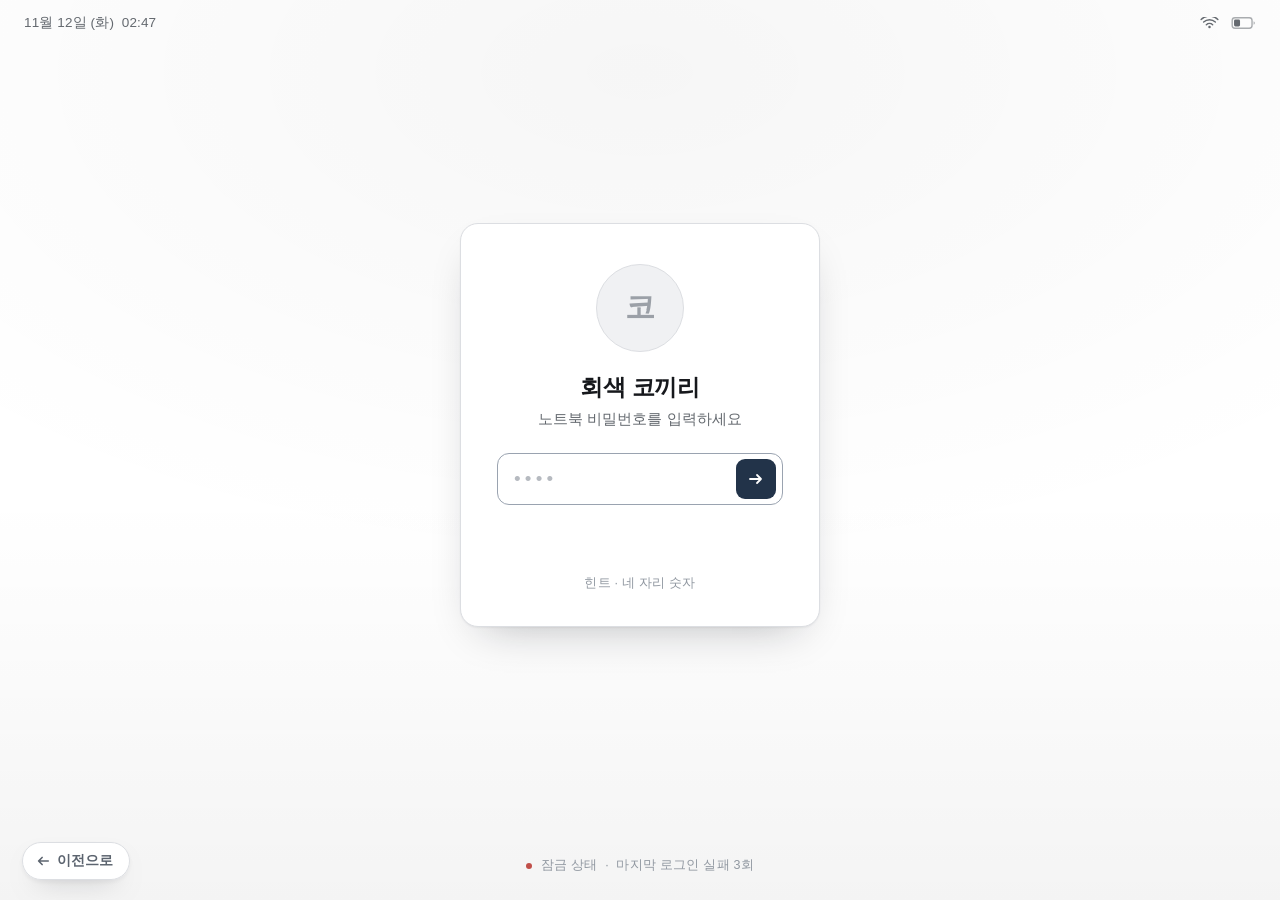
==== lock.html @ 15c10234 "init" ====
<!DOCTYPE html>
<html lang="ko">
<head>
<meta charset="UTF-8">
<meta name="viewport" content="width=device-width, initial-scale=1">
<meta name="robots" content="noindex">
<title>잠김</title>
<link rel="stylesheet" href="styles.css">
<script src="game.js" defer></script>
</head>
<body class="lock" data-prev="index.html">

  <!-- ===== 상단 상태 표시줄 ===== -->
  <header class="statusbar">
    <!-- 노트북이 마지막으로 덮인 시각. 연출용 고정값이라 바꿔도 됩니다. -->
    <span class="statusbar__time">11월 12일 (화) &nbsp;02:47</span>
    <span class="statusbar__icons">
      <svg viewBox="0 0 20 14" width="19" height="13" aria-hidden="true">
        <path d="M10 12.2a1.35 1.35 0 1 0 0-2.7 1.35 1.35 0 0 0 0 2.7Z" fill="currentColor"/>
        <path d="M6.6 8.4a5 5 0 0 1 6.8 0M3.7 5.4a9.2 9.2 0 0 1 12.6 0M1 2.6a13.3 13.3 0 0 1 18 0"
              fill="none" stroke="currentColor" stroke-width="1.5" stroke-linecap="round"/>
      </svg>
      <svg viewBox="0 0 26 13" width="25" height="12" aria-hidden="true">
        <rect x=".75" y=".75" width="21.5" height="11.5" rx="3" fill="none" stroke="currentColor" stroke-width="1.5" opacity=".55"/>
        <rect x="2.75" y="2.75" width="6.5" height="7.5" rx="1.5" fill="currentColor"/>
        <path d="M24 4.5v4a2.2 2.2 0 0 0 0-4Z" fill="currentColor" opacity=".55"/>
      </svg>
    </span>
  </header>

  <!-- ===== 잠금 화면 본문 ===== -->
  <main class="lock__center">
    <div class="panel">

      <!-- 계정 사진 자리. 이미지 준비되면 <img class="avatar__img" src="images/avatar.jpg" alt=""> 추가 -->
      <div class="avatar" aria-hidden="true"><span>코</span></div>

      <!-- 피해자 이름 -->
      <h1 class="panel__name">회색 코끼리</h1>
      <p class="panel__sub">노트북 비밀번호를 입력하세요</p>

      <!-- novalidate: 브라우저 기본 경고 말풍선을 끄고 game.js 가 직접 판정합니다.
           (자리수를 다 채우고 확인을 눌렀을 때만 경고가 뜨도록) -->
      <form class="login" action="photo.html" method="get" novalidate>
        <div class="field">
          <!--
            ┌──────────────────────────────────────────────────────────────┐
            │  비밀번호는 아래 pattern 값 하나만 바꾸면 됩니다.  현재: 0721   │
            │  예) 여섯 자리로 바꾸려면  pattern="204815"                    │
            │  영문·숫자 조합도 가능:    pattern="bluesky"                   │
            └──────────────────────────────────────────────────────────────┘
            자리수는 pattern 길이를 보고 game.js 가 알아서 맞춥니다.
            name 속성이 없으므로 주소창에 비밀번호가 남지 않습니다.
          -->
          <input class="field__input"
                 type="password"
                 pattern="0721"
                 required
                 placeholder="••••"
                 autocomplete="off"
                 spellcheck="false"
                 autofocus>
          <button class="field__go" type="submit" aria-label="잠금 해제">
            <svg viewBox="0 0 16 16" width="16" height="16" aria-hidden="true">
              <path d="M2 8h11M9 4l4 4-4 4" fill="none" stroke="currentColor"
                    stroke-width="1.8" stroke-linecap="round" stroke-linejoin="round"/>
            </svg>
          </button>
        </div>

        <p class="error" role="status">비밀번호가 올바르지 않습니다. 다시 시도하세요.</p>
      </form>

      <!-- 힌트 문구. 필요 없으면 이 줄을 지우세요. -->
      <p class="panel__hint">힌트 &middot; 네 자리 숫자</p>
    </div>
  </main>

  <footer class="lock__foot">
    <span class="lock__foot-dot" aria-hidden="true"></span>
    잠금 상태 &nbsp;·&nbsp; 마지막 로그인 실패 3회
  </footer>

</body>
</html>
---- styles.css ----
/* =========================================================
   방탈출 - 피해자의 노트북
   JavaScript 없음. 비밀번호 검증은 input[pattern] + CSS로 처리.
   ========================================================= */

:root {
  /* --- 바탕화면 ---------------------------------------------------------
     이미지 준비되면 아래 --wallpaper 한 줄만 교체:
       --wallpaper: url("images/wallpaper.jpg") center / cover no-repeat;
     지금은 이미지가 없으므로 흰 배경입니다. */
  --wallpaper: #ffffff;

  /* --- 시작 화면 배경 ----------------------------------------------------
     이미지 준비되면:
       --cover: url("images/cover.jpg") center / cover no-repeat;
     어두운 사진을 넣을 거면 아래 "어두운 배경용" 주석 블록도 함께 켜세요. */
  --cover: #ffffff;

  --blue:       #1f5fd0;   /* 푸른코끼리 파랑 */
  --blue-deep:  #14418f;
  --blue-tint:  #eef3fd;

  --ink:        #16181c;   /* 본문 글자 */
  --ink-soft:   #64696f;   /* 보조 글자 */
  --line:       #dcdee2;   /* 테두리 */
  --surface:    #ffffff;   /* 패널 */
  --accent:     #223349;   /* 버튼 */
  --danger:     #b3261e;   /* 오류 */

  --font: "Pretendard", "Pretendard Variable", -apple-system, BlinkMacSystemFont,
          "Apple SD Gothic Neo", "Malgun Gothic", "Noto Sans KR", sans-serif;
}

* { box-sizing: border-box; }

html, body {
  height: 100%;
  margin: 0;
}

body {
  font-family: var(--font);
  color: var(--ink);
  -webkit-font-smoothing: antialiased;
  text-rendering: optimizeLegibility;
}

/* =========================================================
   공통 — 타이머 · 뒤로가기 (game.js 가 붙입니다)

   세 페이지 위에 떠 있는 요소라 어떤 배경 사진이 깔려도 읽히도록
   흰 알약 모양 + 그림자로 처리했습니다.
   ========================================================= */

.hud {
  position: fixed;
  top: 16px;
  left: 50%;
  transform: translateX(-50%);
  z-index: 50;
  display: flex;
  align-items: center;
  gap: 11px;
  padding: 8px 8px 8px 15px;
  background: rgba(255, 255, 255, .94);
  border: 1px solid var(--line);
  border-radius: 999px;
  box-shadow:
    0 2px 5px rgba(16, 20, 28, .06),
    0 12px 28px -16px rgba(16, 20, 28, .5);
  backdrop-filter: blur(8px);
}

.hud[hidden] { display: none; }   /* flex 가 hidden 속성을 덮지 않도록 */

.hud__dot {
  width: 7px;
  height: 7px;
  border-radius: 50%;
  background: var(--blue);
  animation: pulse 2.2s ease-in-out infinite;
}

/* 일시정지 중에는 깜빡임을 멈추고 회색으로 바꿔서 "멈췄다"는 상태를 알립니다. */
.hud.is-paused .hud__dot {
  background: #b7bcc3;
  animation: none;
}

@keyframes pulse { 50% { opacity: .2; } }

.hud__time {
  font-size: 17px;
  font-weight: 650;
  letter-spacing: .02em;
  font-variant-numeric: tabular-nums;   /* 숫자 폭 고정 → 초가 바뀌어도 안 흔들림 */
  color: var(--ink);
  min-width: 6.6ch;
  text-align: center;
}

.hud.is-paused .hud__time { color: #9aa0a8; }

.hud__bar {
  width: 1px;
  height: 16px;
  background: var(--line);
}

.hud__reset,
.hud__pause {
  padding: 5px 12px;
  border: 0;
  border-radius: 999px;
  background: none;
  font: inherit;
  font-size: 12.5px;
  font-weight: 600;
  color: #8a919b;
  cursor: pointer;
  transition: background-color .15s ease, color .15s ease;
}

.hud__reset:hover {
  background: #f5f2f2;
  color: var(--danger);
}

.hud__pause {
  color: var(--blue);
}

.hud__pause:hover {
  background: var(--blue-tint);
  color: var(--blue-deep);
}

.hud.is-paused .hud__pause {
  background: var(--blue-tint);
}

.backlink {
  position: fixed;
  left: 22px;
  bottom: 20px;
  z-index: 50;
  display: inline-flex;
  align-items: center;
  gap: 7px;
  padding: 9px 17px 9px 13px;
  background: rgba(255, 255, 255, .94);
  border: 1px solid var(--line);
  border-radius: 999px;
  font-size: 13.5px;
  font-weight: 600;
  letter-spacing: -.01em;
  color: #5c646f;
  text-decoration: none;
  box-shadow:
    0 2px 5px rgba(16, 20, 28, .06),
    0 12px 28px -16px rgba(16, 20, 28, .5);
  backdrop-filter: blur(8px);
  transition: color .15s ease, border-color .15s ease;
}

.backlink:hover {
  color: var(--ink);
  border-color: #c3c8d0;
}

.backlink svg { transition: transform .15s ease; }
.backlink:hover svg { transform: translateX(-2px); }

@media (prefers-reduced-motion: reduce) {
  .hud__dot { animation: none; }
}

/* =========================================================
   0. 시작 화면
   ========================================================= */

.intro {
  min-height: 100vh;
  background: var(--cover);
  display: grid;
  grid-template-rows: 1fr auto;
  overflow: hidden;
  position: relative;
}

/* 흰 배경만 있을 때 허전하지 않도록. 사진을 넣으면 자연스럽게 가려집니다. */
.intro::before {
  content: "";
  position: absolute;
  inset: 0;
  background:
    radial-gradient(70% 55% at 50% 30%, var(--blue-tint), transparent 70%),
    linear-gradient(180deg, transparent 60%, rgba(31, 95, 208, .06));
  pointer-events: none;
}

.intro__inner {
  position: relative;
  display: grid;
  justify-items: center;
  align-content: center;
  text-align: center;
  padding: 0 24px 4vh;
}

.emblem {
  line-height: 0;
  margin-bottom: 26px;
}

.intro__overline {
  margin: 0 0 14px;
  font-size: 13.5px;
  font-weight: 600;
  letter-spacing: .16em;
  color: var(--blue);
}

.intro__title {
  margin: 0;
  display: flex;
  align-items: center;
  gap: 16px;
  font-weight: 700;
  letter-spacing: -.03em;
  line-height: 1.1;
}

.intro__title-main {
  font-size: 52px;
  color: var(--blue-deep);
}

.intro__title-sep {
  width: 1.5px;
  height: 34px;
  background: #c9d4e6;
}

.intro__title-sub {
  font-size: 28px;
  font-weight: 600;
  letter-spacing: -.02em;
  color: #5a6472;
}

.intro__lead {
  margin: 26px 0 0;
  font-size: 17px;
  line-height: 1.95;
  letter-spacing: -.01em;
  color: #4a5260;
}

/* --- 시작 버튼 --- */
.btn {
  margin-top: 42px;
  display: inline-flex;
  align-items: center;
  gap: 10px;
  padding: 17px 38px;
  border-radius: 999px;
  background: var(--blue);
  color: #fff;
  font-size: 17px;
  font-weight: 600;
  letter-spacing: -.01em;
  text-decoration: none;
  box-shadow: 0 12px 26px -12px rgba(31, 95, 208, .75);
  transition: background-color .16s ease, transform .12s ease, box-shadow .16s ease;
}

.btn:hover {
  background: var(--blue-deep);
  box-shadow: 0 16px 30px -12px rgba(20, 65, 143, .8);
}

.btn:active {
  transform: translateY(1px);
  box-shadow: 0 8px 18px -12px rgba(20, 65, 143, .8);
}

.btn svg {
  transition: transform .16s ease;
}

.btn:hover svg {
  transform: translateX(3px);
}

.intro__foot {
  position: relative;
  padding: 0 0 26px;
  text-align: center;
  font-size: 12.5px;
  letter-spacing: .02em;
  color: #99a1ac;
}

/* 노트북 세로 해상도가 낮을 때 여백만 줄임 */
@media (max-height: 760px) {
  .emblem            { margin-bottom: 18px; transform: scale(.85); }
  .intro__title-main { font-size: 44px; }
  .intro__title-sub  { font-size: 24px; }
  .intro__lead       { margin-top: 20px; font-size: 16px; line-height: 1.85; }
  .btn               { margin-top: 32px; }
}

/* --- 어두운 배경 사진을 넣을 때 -----------------------------------------
   --cover 에 어두운 이미지를 넣었다면 아래 주석을 풀면 글씨가 밝게 바뀝니다.

.intro::before        { background: rgba(10, 18, 32, .55); }
.intro__title-main    { color: #fff; }
.intro__title-sub     { color: #cdd6e4; }
.intro__title-sep     { background: rgba(255, 255, 255, .35); }
.intro__overline      { color: #8fb6ff; }
.intro__lead          { color: #e3e9f2; }
.intro__foot          { color: rgba(255, 255, 255, .6); }
.emblem svg           { --blue: #7ea9f5; --blue-deep: #cfe0ff; }
*/

/* =========================================================
   1. 잠금 화면
   ========================================================= */

.lock {
  min-height: 100vh;
  background: var(--wallpaper);
  display: grid;
  grid-template-rows: auto 1fr auto;
  overflow: hidden;
  position: relative;
}

/* 흰 배경이 허전하지 않도록 아주 옅은 명암만. 사진을 넣으면 자연스럽게 덮입니다. */
.lock::before {
  content: "";
  position: absolute;
  inset: 0;
  background:
    radial-gradient(120% 90% at 50% 8%, rgba(0, 0, 0, .035), transparent 62%),
    linear-gradient(180deg, transparent 55%, rgba(0, 0, 0, .045));
  pointer-events: none;
}

/* --- 상태 표시줄 --- */
.statusbar {
  position: relative;
  display: flex;
  align-items: center;
  justify-content: space-between;
  padding: 14px 24px;
  font-size: 13.5px;
  font-weight: 500;
  letter-spacing: .01em;
  color: var(--ink-soft);
}

.statusbar__icons {
  display: inline-flex;
  align-items: center;
  gap: 12px;
}

/* --- 가운데 정렬 --- */
.lock__center {
  position: relative;
  display: grid;
  place-items: center;
  padding: 0 24px 6vh;
}

/* --- 로그인 패널 --- */
.panel {
  width: 360px;
  padding: 40px 36px 34px;
  text-align: center;
  background: var(--surface);
  border: 1px solid var(--line);
  border-radius: 18px;
  box-shadow:
    0 1px 2px rgba(16, 20, 28, .05),
    0 18px 44px -22px rgba(16, 20, 28, .32);
}

.avatar {
  width: 88px;
  height: 88px;
  margin: 0 auto 20px;
  display: grid;
  place-items: center;
  border-radius: 50%;
  overflow: hidden;
  background: #f0f1f3;
  border: 1px solid var(--line);
  font-size: 30px;
  font-weight: 600;
  color: #9ba0a7;
  user-select: none;
}

.avatar__img {
  width: 100%;
  height: 100%;
  object-fit: cover;
}

.panel__name {
  margin: 0;
  font-size: 23px;
  font-weight: 650;
  letter-spacing: -.015em;
}

.panel__sub {
  margin: 7px 0 24px;
  font-size: 14.5px;
  color: var(--ink-soft);
}

/* --- 입력 필드 --- */
.field {
  display: flex;
  align-items: center;
  height: 52px;
  padding-right: 6px;
  background: #fbfbfc;
  border: 1.5px solid var(--line);
  border-radius: 12px;
  transition: border-color .16s ease, background-color .16s ease;
}

.field:focus-within {
  background: #fff;
  border-color: #9aa3b0;
}

.field__input {
  flex: 1;
  min-width: 0;
  height: 100%;
  padding: 0 4px 0 16px;
  border: 0;
  background: none;
  font: inherit;
  font-size: 19px;
  letter-spacing: .22em;
  color: var(--ink);
  outline: none;
}

.field__input::placeholder {
  color: #b6bac0;
  letter-spacing: .22em;
}

.field__go {
  flex: none;
  width: 40px;
  height: 40px;
  display: grid;
  place-items: center;
  border: 0;
  border-radius: 9px;
  background: var(--accent);
  color: #fff;
  cursor: pointer;
  transition: opacity .16s ease, transform .1s ease;
}

.field__go:hover  { opacity: .88; }
.field__go:active { transform: scale(.95); }

/* --- 오류 표시 -------------------------------------------------------
   .is-wrong 은 game.js 가 붙입니다. 자리수를 다 채우고 확인을 눌러 틀렸을
   때만 붙고, 다시 한 글자라도 입력하면 떨어집니다. */
.error {
  margin: 12px 2px 0;
  min-height: 1.2em;          /* 자리 미리 확보 → 문구가 떠도 화면이 안 밀림 */
  font-size: 13.5px;
  font-weight: 500;
  color: var(--danger);
  visibility: hidden;
}

.login.is-wrong .error {
  visibility: visible;
}

.login.is-wrong .field {
  border-color: var(--danger);
  background: #fdf6f5;
  animation: shake .34s ease;
}

@keyframes shake {
  0%, 100% { transform: translateX(0); }
  20%      { transform: translateX(-7px); }
  45%      { transform: translateX(6px); }
  70%      { transform: translateX(-3px); }
}

@media (prefers-reduced-motion: reduce) {
  .login.is-wrong .field { animation: none; }
}

.panel__hint {
  margin: 22px 0 0;
  font-size: 12.5px;
  letter-spacing: .02em;
  color: #9198a1;
}

/* --- 하단 --- */
.lock__foot {
  position: relative;
  display: flex;
  align-items: center;
  justify-content: center;
  gap: 9px;
  padding: 0 0 26px;
  font-size: 12.5px;
  letter-spacing: .02em;
  color: #9198a1;
}

.lock__foot-dot {
  width: 6px;
  height: 6px;
  border-radius: 50%;
  background: var(--danger);
  opacity: .8;
}

/* 노트북 세로 해상도가 낮을 때(예: 1280×720) 여백만 조금 줄임 */
@media (max-height: 760px) {
  .panel      { padding: 30px 32px 26px; }
  .avatar     { width: 72px; height: 72px; margin-bottom: 16px; font-size: 26px; }
  .panel__sub { margin-bottom: 18px; }
}

/* =========================================================
   2. 사진 화면
   ========================================================= */

.stage {
  margin: 0;
  height: 100vh;
  background: #ffffff;   /* 이미지가 없는 동안의 배경 */
  overflow: hidden;
}

.stage__img {
  display: block;
  width: 100%;
  height: 100%;
  object-fit: cover;     /* 화면을 가득 채움. 사진 잘림이 싫으면 contain 으로 */
  object-position: center;
}

/* 이미지 넣으면 지울 자리표시자 */
.stage__placeholder {
  height: 100%;
  display: grid;
  place-content: center;
  gap: 10px;
  text-align: center;
  color: #b9bec5;
  background-image:
    repeating-linear-gradient(45deg, #fafafb 0 14px, #f4f5f6 14px 28px);
}

.stage__placeholder strong {
  font-size: 17px;
  font-weight: 600;
  letter-spacing: .01em;
  color: #a2a8b0;
}

.stage__placeholder span {
  font-size: 13px;
}
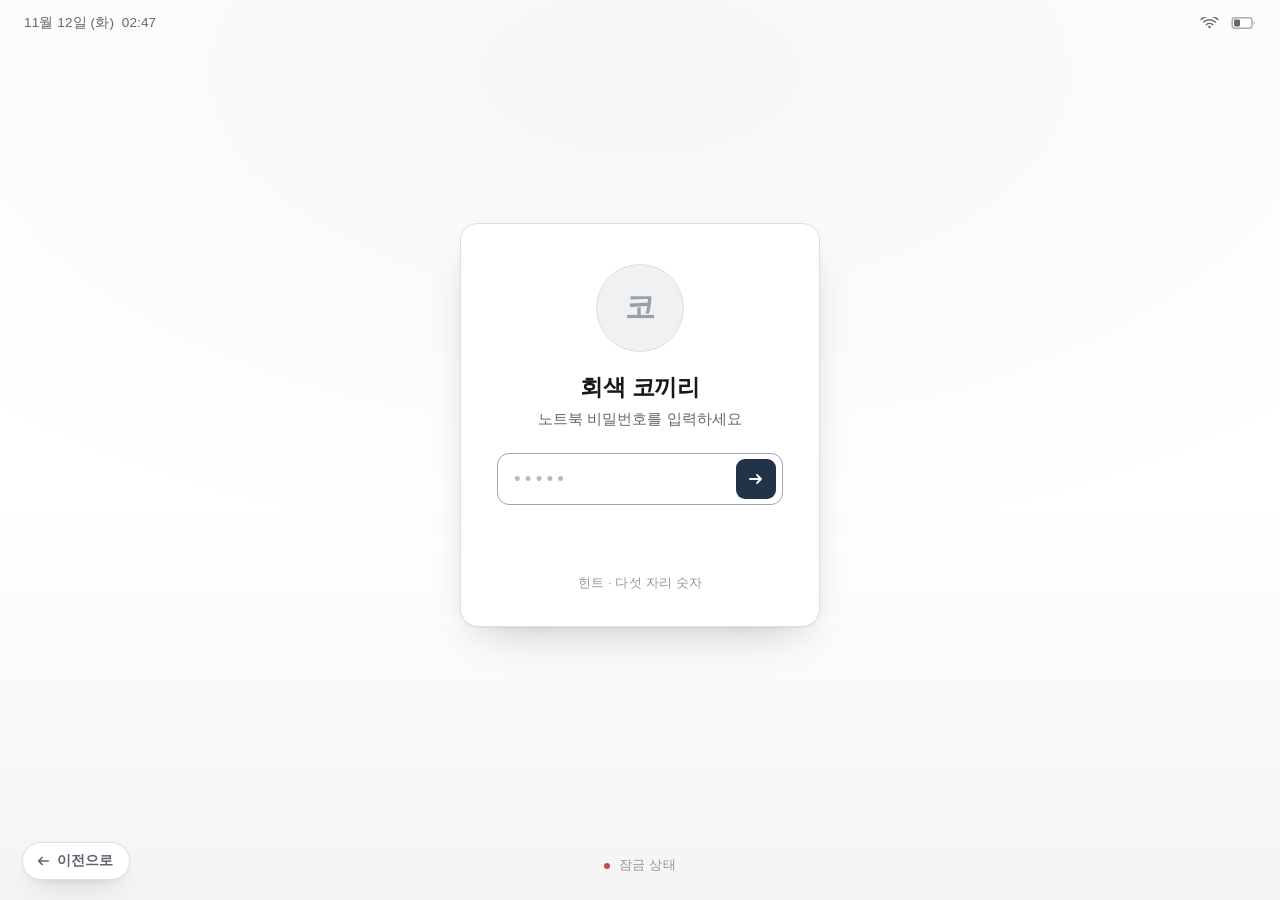
==== commit a73ed7bb: "v3" ====
--- a/lock.html
+++ b/lock.html
@@ -54,9 +54,9 @@
           -->
           <input class="field__input"
                  type="password"
-                 pattern="0721"
+                 pattern="51479"
                  required
-                 placeholder="••••"
+                 placeholder="•••••"
                  autocomplete="off"
                  spellcheck="false"
                  autofocus>
@@ -72,13 +72,13 @@
       </form>
 
       <!-- 힌트 문구. 필요 없으면 이 줄을 지우세요. -->
-      <p class="panel__hint">힌트 &middot; 네 자리 숫자</p>
+      <p class="panel__hint">힌트 &middot; 다섯 자리 숫자</p>
     </div>
   </main>
 
   <footer class="lock__foot">
     <span class="lock__foot-dot" aria-hidden="true"></span>
-    잠금 상태 &nbsp;·&nbsp; 마지막 로그인 실패 3회
+    잠금 상태
   </footer>
 
 </body>
--- a/styles.css
+++ b/styles.css
@@ -29,6 +29,12 @@
 
   --font: "Pretendard", "Pretendard Variable", -apple-system, BlinkMacSystemFont,
           "Apple SD Gothic Neo", "Malgun Gothic", "Noto Sans KR", sans-serif;
+
+  /* 명조 계열 — 범인 지목 화면처럼 무게가 필요한 문구에만 씁니다.
+     별도 폰트 파일을 받지 않고 mac(AppleMyungjo)·Windows(바탕)에 이미 있는
+     글꼴을 순서대로 시도합니다. */
+  --font-serif: "Nanum Myeongjo", "AppleMyungjo", "Batang", "바탕",
+                "Songti TC", serif;
 }
 
 * { box-sizing: border-box; }
@@ -170,6 +176,36 @@
 
 .backlink svg { transition: transform .15s ease; }
 .backlink:hover svg { transform: translateX(-2px); }
+
+/* 다음 페이지로. 뒤로가기(.backlink)와 반대편(오른쪽 아래)에 두고,
+   진행 방향인 만큼 파란 버튼으로 눈에 띄게 합니다. */
+.nextlink {
+  position: fixed;
+  right: 22px;
+  bottom: 20px;
+  z-index: 50;
+  display: inline-flex;
+  align-items: center;
+  gap: 7px;
+  padding: 9px 13px 9px 17px;
+  background: var(--blue);
+  border-radius: 999px;
+  font-size: 13.5px;
+  font-weight: 600;
+  letter-spacing: -.01em;
+  color: #fff;
+  text-decoration: none;
+  box-shadow:
+    0 2px 5px rgba(0, 0, 0, .2),
+    0 12px 28px -14px rgba(0, 0, 0, .6);
+  transition: background-color .15s ease, transform .12s ease;
+}
+
+.nextlink:hover  { background: var(--blue-deep); }
+.nextlink:active { transform: translateY(1px); }
+
+.nextlink svg { transition: transform .15s ease; }
+.nextlink:hover svg { transform: translateX(2px); }
 
 @media (prefers-reduced-motion: reduce) {
   .hud__dot { animation: none; }
@@ -545,43 +581,599 @@
 }
 
 /* =========================================================
-   2. 사진 화면
+   3. 비밀 대화방 — 카카오톡 잠금화면 (iOS 팝업으로 비밀번호 입력)
    ========================================================= */
 
+.kakao-gate {
+  min-height: 100vh;
+  margin: 0;
+  background: #f4f5f7;
+  display: grid;
+  place-items: center;
+  padding: 4vh 20px;
+}
+
+/* 세로(9:16) 비율 고정 — 폭이 아니라 높이를 기준으로 잡아야 노트북처럼
+   가로가 넓고 세로가 짧은 화면에서도 항상 화면 안에 들어옵니다. */
+.kakao-gate__phone {
+  position: relative;
+  height: min(82vh, 660px);
+  aspect-ratio: 9 / 16;
+  border: 10px solid #0b0b0d;
+  border-radius: 46px;
+  background: #b7c6d9;
+  box-shadow:
+    0 30px 60px -24px rgba(16, 20, 28, .45),
+    0 10px 24px -12px rgba(16, 20, 28, .3);
+  overflow: hidden;
+}
+
+.kakao-gate__notch {
+  position: absolute;
+  top: 0;
+  left: 50%;
+  transform: translateX(-50%);
+  width: 34%;
+  height: 22px;
+  background: #0b0b0d;
+  border-radius: 0 0 14px 14px;
+  z-index: 6;
+}
+
+/* 팝업에 가려진 채팅이라는 걸 보여주기 위해 살짝 흐려 둡니다. */
+.kakao-gate__screen {
+  position: absolute;
+  inset: 0;
+  display: flex;
+  flex-direction: column;
+  filter: blur(2.5px);
+}
+
+.kakao-gate__status {
+  flex: none;
+  height: 30px;
+  padding: 0 18px;
+  display: flex;
+  align-items: center;
+  justify-content: space-between;
+  font-size: 11px;
+  font-weight: 600;
+  color: #1c1c1e;
+}
+
+.kakao-gate__status-icons {
+  display: inline-flex;
+  align-items: center;
+  gap: 5px;
+}
+
+.kakao-gate__header {
+  flex: none;
+  height: 44px;
+  padding: 0 12px;
+  display: flex;
+  align-items: center;
+  gap: 8px;
+  background: #191b1f;
+  color: #fff;
+}
+
+.kakao-gate__header svg { flex: none; opacity: .85; }
+
+.kakao-gate__header-title {
+  flex: 1;
+  font-size: 13px;
+  font-weight: 600;
+  letter-spacing: -.01em;
+  text-align: center;
+}
+
+.kakao-gate__body {
+  flex: 1;
+  padding: 14px 12px;
+  display: flex;
+  flex-direction: column;
+  gap: 8px;
+  overflow: hidden;
+}
+
+/* 실제 대화 내용 대신 말풍선 모양만 — 왼쪽은 받은 말풍선(흰색),
+   오른쪽은 보낸 말풍선(카카오 노랑)입니다. */
+.kakao-gate__bubble {
+  height: 22px;
+  border-radius: 12px;
+  background: #ffffff;
+}
+
+.kakao-gate__bubble--right {
+  align-self: flex-end;
+  background: #fee500;
+}
+
+.kakao-gate__bubble--s { width: 32%; }
+.kakao-gate__bubble--m { width: 52%; }
+.kakao-gate__bubble--l { width: 70%; }
+
+/* iOS 가 시스템 팝업을 띄울 때 배경 화면을 어둡게 누르는 느낌 */
+.kakao-gate__dim {
+  position: absolute;
+  inset: 0;
+  z-index: 5;
+  background: rgba(10, 12, 16, .38);
+}
+
+/* --- iOS 스타일 알림창 --- */
+.ios-alert {
+  position: absolute;
+  left: 50%;
+  top: 50%;
+  transform: translate(-50%, -50%);
+  z-index: 10;
+  width: 82%;
+  background: rgba(247, 247, 250, .88);
+  backdrop-filter: blur(18px) saturate(180%);
+  -webkit-backdrop-filter: blur(18px) saturate(180%);
+  border-radius: 14px;
+  overflow: hidden;
+  box-shadow: 0 12px 30px rgba(0, 0, 0, .35);
+}
+
+.ios-alert__body {
+  padding: 18px 16px 16px;
+  text-align: center;
+}
+
+.ios-alert__title {
+  margin: 0;
+  font-size: 15.5px;
+  font-weight: 650;
+  color: #1c1c1e;
+}
+
+.ios-alert__message {
+  margin: 4px 0 14px;
+  font-size: 12px;
+  line-height: 1.5;
+  color: #3a3a3c;
+}
+
+/* .field__input 의 기본값(옆으로 늘어나는 플렉스 아이템, 화살표 버튼 붙는 필드)을
+   iOS 알림창의 작은 텍스트 필드로 다시 그립니다. 클래스 두 개짜리 선택자라
+   .field__input 단독 규칙보다 항상 우선합니다. */
+.field__input.ios-alert__input {
+  flex: initial;
+  width: 100%;
+  height: 34px;
+  padding: 0 10px;
+  border: .5px solid rgba(60, 60, 67, .29);
+  border-radius: 7px;
+  background: #ffffff;
+  font-size: 14px;
+  letter-spacing: .12em;
+  text-align: center;
+  color: #1c1c1e;
+  margin-bottom: 6px;
+}
+
+.field__input.ios-alert__input::placeholder {
+  color: #b8b8bc;
+  letter-spacing: .12em;
+}
+
+.field__input.ios-alert__input:focus {
+  border-color: #0a6cff;
+}
+
+.login.is-wrong .field__input.ios-alert__input {
+  border-color: var(--danger);
+  background: #fdf2f2;
+  animation: shake .34s ease;
+}
+
+.ios-alert__body .error {
+  margin: 6px 0 0;
+  font-size: 11.5px;
+}
+
+.ios-alert__actions {
+  display: flex;
+  border-top: .5px solid rgba(60, 60, 67, .36);
+}
+
+.ios-alert__btn {
+  flex: 1;
+  padding: 11px 0;
+  border: 0;
+  background: none;
+  font: inherit;
+  font-size: 15px;
+  text-align: center;
+  text-decoration: none;
+  cursor: pointer;
+}
+
+.ios-alert__btn--cancel {
+  color: #1c1c1e;
+  border-right: .5px solid rgba(60, 60, 67, .36);
+}
+
+.ios-alert__btn--ok {
+  color: #0a6cff;
+  font-weight: 650;
+}
+
+@media (prefers-reduced-motion: reduce) {
+  .login.is-wrong .field__input.ios-alert__input { animation: none; }
+}
+
+/* 페이지 4(비밀 대화방 공개)도 아래 "2. 사진 화면"의 .stage 배치를 그대로 씁니다. */
+
+/* =========================================================
+   2·4. 사진 화면 (photo.html, page4.html 공용)
+   ========================================================= */
+
+/* 카카오톡 캡처(세로로 긴 사진)와 말풍선(가로로 넓은 사진)을 나란히 놓는
+   flex 배치입니다. 서로 자기 자리 안에서만 커지기 때문에 창 크기가
+   바뀌어도 겹치지 않습니다. 남는 자리는 검은 배경 그대로 보입니다.
+   두 페이지가 같은 규칙을 쓰므로, 한쪽만 다르게 하려면 클래스를 나눠야 합니다. */
 .stage {
   margin: 0;
   height: 100vh;
-  background: #ffffff;   /* 이미지가 없는 동안의 배경 */
+  background: #000000;
   overflow: hidden;
+  display: flex;
+  align-items: center;
+  justify-content: center;
+  gap: 4vw;
+  padding: 0 4vw;
 }
 
 .stage__img {
+  display: block;
+  width: auto;
+  height: auto;
+  max-width: 46vw;    /* 화면 절반을 넘지 않게 → 말풍선과 겹칠 일이 없음 */
+  max-height: 94vh;
+  object-fit: contain;   /* 잘리거나 늘어나지 않게 비율 그대로 유지 */
+}
+
+/* 말풍선 — 크기·위치는 이 규칙만 고치면 됩니다. */
+.stage__note {
+  display: block;
+  width: auto;
+  height: auto;
+  max-width: 46vw;    /* 캡처와 같은 몫만 차지 → 겹치지 않음 */
+  max-height: 60vh;   /* 가로로 넓은 사진이라 세로가 먼저 꽉 참 */
+  border-radius: 14px;
+  box-shadow:
+    0 2px 5px rgba(0, 0, 0, .3),
+    0 16px 34px -14px rgba(0, 0, 0, .7);
+}
+
+/* =========================================================
+   5. 정답 입력 · 7. 마무리 영상
+   ========================================================= */
+
+.answer {
+  min-height: 100vh;
+  margin: 0;
+  background: #ffffff;
+  display: grid;
+  place-items: center;
+  padding: 4vh 24px;
+  position: relative;
+  overflow: hidden;
+}
+
+/* 시작 화면과 같은 옅은 파란 기운 — 마지막 단계도 캠페인 화면임을 알립니다. */
+.answer::before {
+  content: "";
+  position: absolute;
+  inset: 0;
+  background:
+    radial-gradient(70% 55% at 50% 30%, var(--blue-tint), transparent 70%),
+    linear-gradient(180deg, transparent 60%, rgba(31, 95, 208, .06));
+  pointer-events: none;
+}
+
+/* .panel(잠금화면 카드)을 그대로 쓰되, 정답이 길어 폭만 넓힙니다. */
+.answer__panel {
+  position: relative;
+  width: 440px;
+  padding: 38px 40px 30px;
+}
+
+.answer__emblem {
+  line-height: 0;
+  margin-bottom: 18px;
+}
+
+.answer__overline {
+  margin: 0 0 10px;
+  font-size: 12.5px;
+  font-weight: 600;
+  letter-spacing: .16em;
+  color: var(--blue);
+}
+
+.answer__title {
+  margin: 0 0 26px;
+  font-size: 25px;
+  font-weight: 700;
+  letter-spacing: -.02em;
+  color: var(--ink);
+}
+
+.answer__field {
+  height: 58px;
+  border-radius: 14px;
+}
+
+/* .field__input 의 기본값(넓은 자간 = 비밀번호용)을 한글 단어에 맞게 되돌립니다. */
+.field__input.answer__input {
+  padding-left: 18px;
+  font-size: 18px;
+  font-weight: 500;
+  letter-spacing: -.01em;
+  text-align: center;
+}
+
+.field__input.answer__input::placeholder {
+  letter-spacing: -.01em;
+  font-weight: 400;
+}
+
+.answer__field .field__go {
+  background: var(--blue);
+}
+
+.login.is-wrong .answer__field .field__go {
+  background: var(--danger);
+}
+
+/* --- 7. 마무리 영상 --- */
+
+.video {
+  height: 100vh;
+  margin: 0;
+  background: #000000;
+  overflow: hidden;
+}
+
+/* 화면을 꽉 채웁니다. 영상 비율과 화면 비율이 다르면 유튜브 플레이어가
+   알아서 위아래(또는 좌우)를 검게 남깁니다. */
+.video__frame {
   display: block;
   width: 100%;
   height: 100%;
-  object-fit: cover;     /* 화면을 가득 채움. 사진 잘림이 싫으면 contain 으로 */
-  object-position: center;
-}
-
-/* 이미지 넣으면 지울 자리표시자 */
-.stage__placeholder {
-  height: 100%;
+  border: 0;
+}
+
+/* 오른쪽 아래 초기화 버튼. 뒤로가기(.backlink)와 같은 알약 모양이되,
+   되돌리는 동작이라 눌렀을 때만 빨갛게 바뀝니다. */
+.resetlink {
+  position: fixed;
+  right: 22px;
+  bottom: 20px;
+  z-index: 50;
+  display: inline-flex;
+  align-items: center;
+  gap: 7px;
+  padding: 9px 17px 9px 14px;
+  border: 1px solid var(--line);
+  border-radius: 999px;
+  background: rgba(255, 255, 255, .94);
+  font: inherit;
+  font-size: 13.5px;
+  font-weight: 600;
+  letter-spacing: -.01em;
+  color: #5c646f;
+  cursor: pointer;
+  box-shadow:
+    0 2px 5px rgba(0, 0, 0, .2),
+    0 12px 28px -14px rgba(0, 0, 0, .6);
+  backdrop-filter: blur(8px);
+  transition: color .15s ease, border-color .15s ease;
+}
+
+.resetlink:hover {
+  color: var(--danger);
+  border-color: #e0b4b0;
+}
+
+.resetlink svg { transition: transform .3s ease; }
+.resetlink:hover svg { transform: rotate(-70deg); }
+
+/* 재생 중에 뜨는 유튜브 컨트롤 바(높이 약 50px)와 겹치지 않게 한 단 올립니다.
+   그대로 두면 우리 버튼이 유튜브 전체화면·재생 버튼을 가립니다. */
+.video .resetlink,
+.video .backlink {
+  bottom: 74px;
+}
+
+/* =========================================================
+   6. 범인 지목
+   ========================================================= */
+
+.accuse {
+  min-height: 100vh;
+  margin: 0;
+  background: #000000;
+  color: #fff;
   display: grid;
   place-content: center;
-  gap: 10px;
+  justify-items: center;
+  gap: clamp(28px, 5vh, 52px);
+  padding: 8vh 24px 4vh;
+  overflow: hidden;
+}
+
+/* 입장하자마자 흐릿하고 넓게 벌어진 글자가 또렷하게 모이며 떠오릅니다. */
+.accuse__title {
+  margin: 0;
+  font-family: var(--font-serif);
+  font-size: clamp(38px, 5.2vw, 64px);
+  font-weight: 400;
+  line-height: 1.35;
   text-align: center;
-  color: #b9bec5;
-  background-image:
-    repeating-linear-gradient(45deg, #fafafb 0 14px, #f4f5f6 14px 28px);
-}
-
-.stage__placeholder strong {
-  font-size: 17px;
-  font-weight: 600;
-  letter-spacing: .01em;
-  color: #a2a8b0;
-}
-
-.stage__placeholder span {
-  font-size: 13px;
-}
+  color: #ffffff;
+  text-shadow: 0 0 28px rgba(255, 255, 255, .28);
+  animation: accuseTitleIn 1.5s cubic-bezier(.22, .61, .36, 1) both;
+}
+
+@keyframes accuseTitleIn {
+  from {
+    opacity: 0;
+    letter-spacing: .42em;
+    filter: blur(9px);
+    transform: translateY(16px);
+  }
+  to {
+    opacity: 1;
+    letter-spacing: .1em;
+    filter: blur(0);
+    transform: none;
+  }
+}
+
+/* 문구가 다 떠오른 뒤에 카드가 따라 나옵니다. */
+.suspects {
+  display: grid;
+  grid-template-columns: repeat(2, 1fr);
+  gap: clamp(14px, 1.8vw, 22px);
+  animation: suspectsIn .9s ease-out 1.15s both;
+}
+
+@keyframes suspectsIn {
+  from { opacity: 0; transform: translateY(18px); }
+  to   { opacity: 1; transform: none; }
+}
+
+.suspect {
+  width: clamp(140px, 15vw, 196px);
+  aspect-ratio: 1;
+  display: flex;
+  flex-direction: column;
+  align-items: center;
+  justify-content: center;
+  gap: 12px;
+  padding: 0;
+  border: 1px solid #26292f;
+  border-radius: 22px;
+  background: #101216;
+  font: inherit;
+  color: #cfd4dc;
+  cursor: pointer;
+  transition:
+    transform .16s ease,
+    border-color .16s ease,
+    background-color .16s ease,
+    box-shadow .16s ease;
+}
+
+.suspect:hover {
+  transform: translateY(-4px);
+  background: #16191f;
+  border-color: var(--elephant);
+  box-shadow: 0 18px 34px -18px var(--elephant);
+}
+
+.suspect:active { transform: translateY(-1px); }
+
+.suspect:focus-visible {
+  outline: 2px solid var(--elephant);
+  outline-offset: 3px;
+}
+
+.suspect__art {
+  width: 58%;
+  height: auto;
+}
+
+.suspect__label {
+  font-size: clamp(13px, 1.05vw, 15px);
+  font-weight: 600;
+  letter-spacing: -.01em;
+}
+
+/* 카드마다 코끼리 색만 바꿔 끼웁니다. 아래 두 변수를 SVG 가 그대로 씁니다. */
+.suspect--green  { --elephant: #3ddc84; --elephant-deep: #1f9d5a; }
+.suspect--pink   { --elephant: #ff7eb6; --elephant-deep: #d64f8f; }
+.suspect--orange { --elephant: #ff9f43; --elephant-deep: #e07b1f; }
+.suspect--purple { --elephant: #a78bfa; --elephant-deep: #7c5cd6; }
+
+/* 틀린 카드는 한 번 흔들어 어느 걸 눌렀는지 알려 줍니다. */
+.suspect.is-wrong {
+  border-color: #7d2b26;
+  animation: shake .34s ease;
+}
+
+/* --- 다시 선택하라는 팝업 --- */
+.retry {
+  width: min(340px, 86vw);
+  padding: 0;
+  border: 1px solid #2c3038;
+  border-radius: 18px;
+  background: #14171c;
+  color: #fff;
+  overflow: hidden;   /* 아래 버튼의 각진 모서리가 밖으로 삐져나오지 않도록 */
+  box-shadow: 0 28px 60px -24px rgba(0, 0, 0, .9);
+}
+
+.retry:focus { outline: none; }
+
+.retry::backdrop {
+  background: rgba(0, 0, 0, .62);
+  backdrop-filter: blur(3px);
+}
+
+.retry__body {
+  padding: 28px 26px 22px;
+  text-align: center;
+}
+
+.retry__title {
+  margin: 0 0 8px;
+  font-family: var(--font-serif);
+  font-size: 21px;
+  font-weight: 400;
+  letter-spacing: .02em;
+}
+
+.retry__text {
+  margin: 0;
+  font-size: 13.5px;
+  line-height: 1.7;
+  color: #9aa1ab;
+}
+
+.retry__btn {
+  display: block;
+  width: 100%;
+  padding: 14px 0;
+  border: 0;
+  border-top: 1px solid #2c3038;
+  background: none;
+  font: inherit;
+  font-size: 15px;
+  font-weight: 600;
+  color: #6fa8ff;
+  cursor: pointer;
+  transition: background-color .15s ease;
+}
+
+.retry__btn:hover { background: #1a1e25; }
+
+/* 팝업이 열리면 이 버튼에 자동으로 포커스가 갑니다. 기본 파란 사각 테두리
+   대신 안쪽에 맞춰 그려서 팝업 모양을 해치지 않게 합니다. */
+.retry__btn:focus-visible {
+  outline: 2px solid #6fa8ff;
+  outline-offset: -3px;
+  border-radius: 0 0 16px 16px;
+}
+
+@media (prefers-reduced-motion: reduce) {
+  .accuse__title,
+  .suspects        { animation-duration: .01ms; }
+  .suspect.is-wrong { animation: none; }
+}
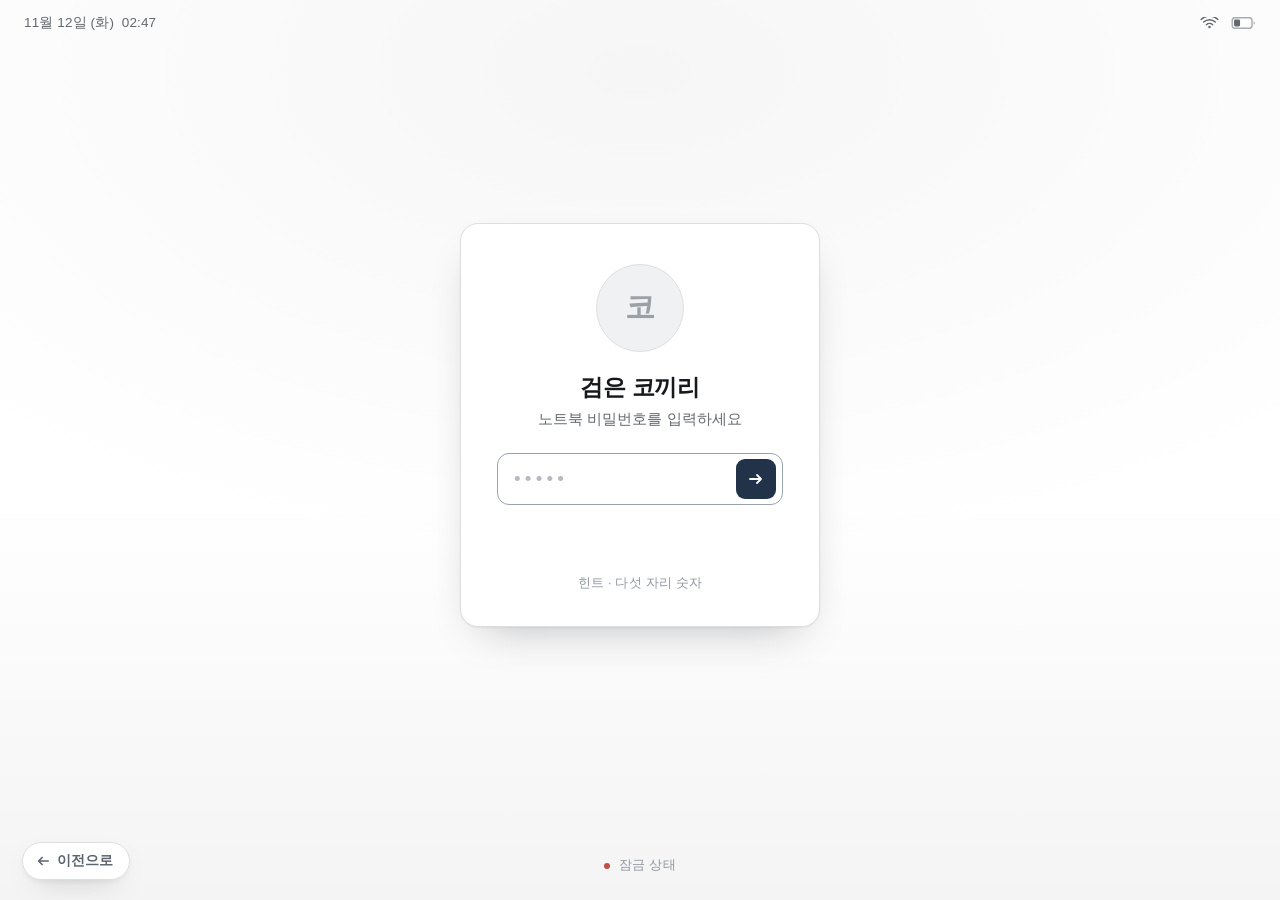
==== commit f282ee3f: "Update lock.html" ====
--- a/lock.html
+++ b/lock.html
@@ -36,7 +36,7 @@
       <div class="avatar" aria-hidden="true"><span>코</span></div>
 
       <!-- 피해자 이름 -->
-      <h1 class="panel__name">회색 코끼리</h1>
+      <h1 class="panel__name">검은 코끼리</h1>
       <p class="panel__sub">노트북 비밀번호를 입력하세요</p>
 
       <!-- novalidate: 브라우저 기본 경고 말풍선을 끄고 game.js 가 직접 판정합니다.
--- a/styles.css
+++ b/styles.css
@@ -1021,6 +1021,14 @@
   animation: accuseTitleIn 1.5s cubic-bezier(.22, .61, .36, 1) both;
 }
 
+.accuse__subtitle {
+  margin: -12px 0 0;
+  font-size: 18px;
+  color: #8a8a8a;
+  text-align: center;
+  animation: accuseTitleIn 1.5s cubic-bezier(.22, .61, .36, 1) both;
+}
+
 @keyframes accuseTitleIn {
   from {
     opacity: 0;
@@ -1100,7 +1108,7 @@
 .suspect--green  { --elephant: #3ddc84; --elephant-deep: #1f9d5a; }
 .suspect--pink   { --elephant: #ff7eb6; --elephant-deep: #d64f8f; }
 .suspect--orange { --elephant: #ff9f43; --elephant-deep: #e07b1f; }
-.suspect--purple { --elephant: #a78bfa; --elephant-deep: #7c5cd6; }
+.suspect--red { --elephant: #f8b4b4; --elephant-deep: #d32f2f; }
 
 /* 틀린 카드는 한 번 흔들어 어느 걸 눌렀는지 알려 줍니다. */
 .suspect.is-wrong {
